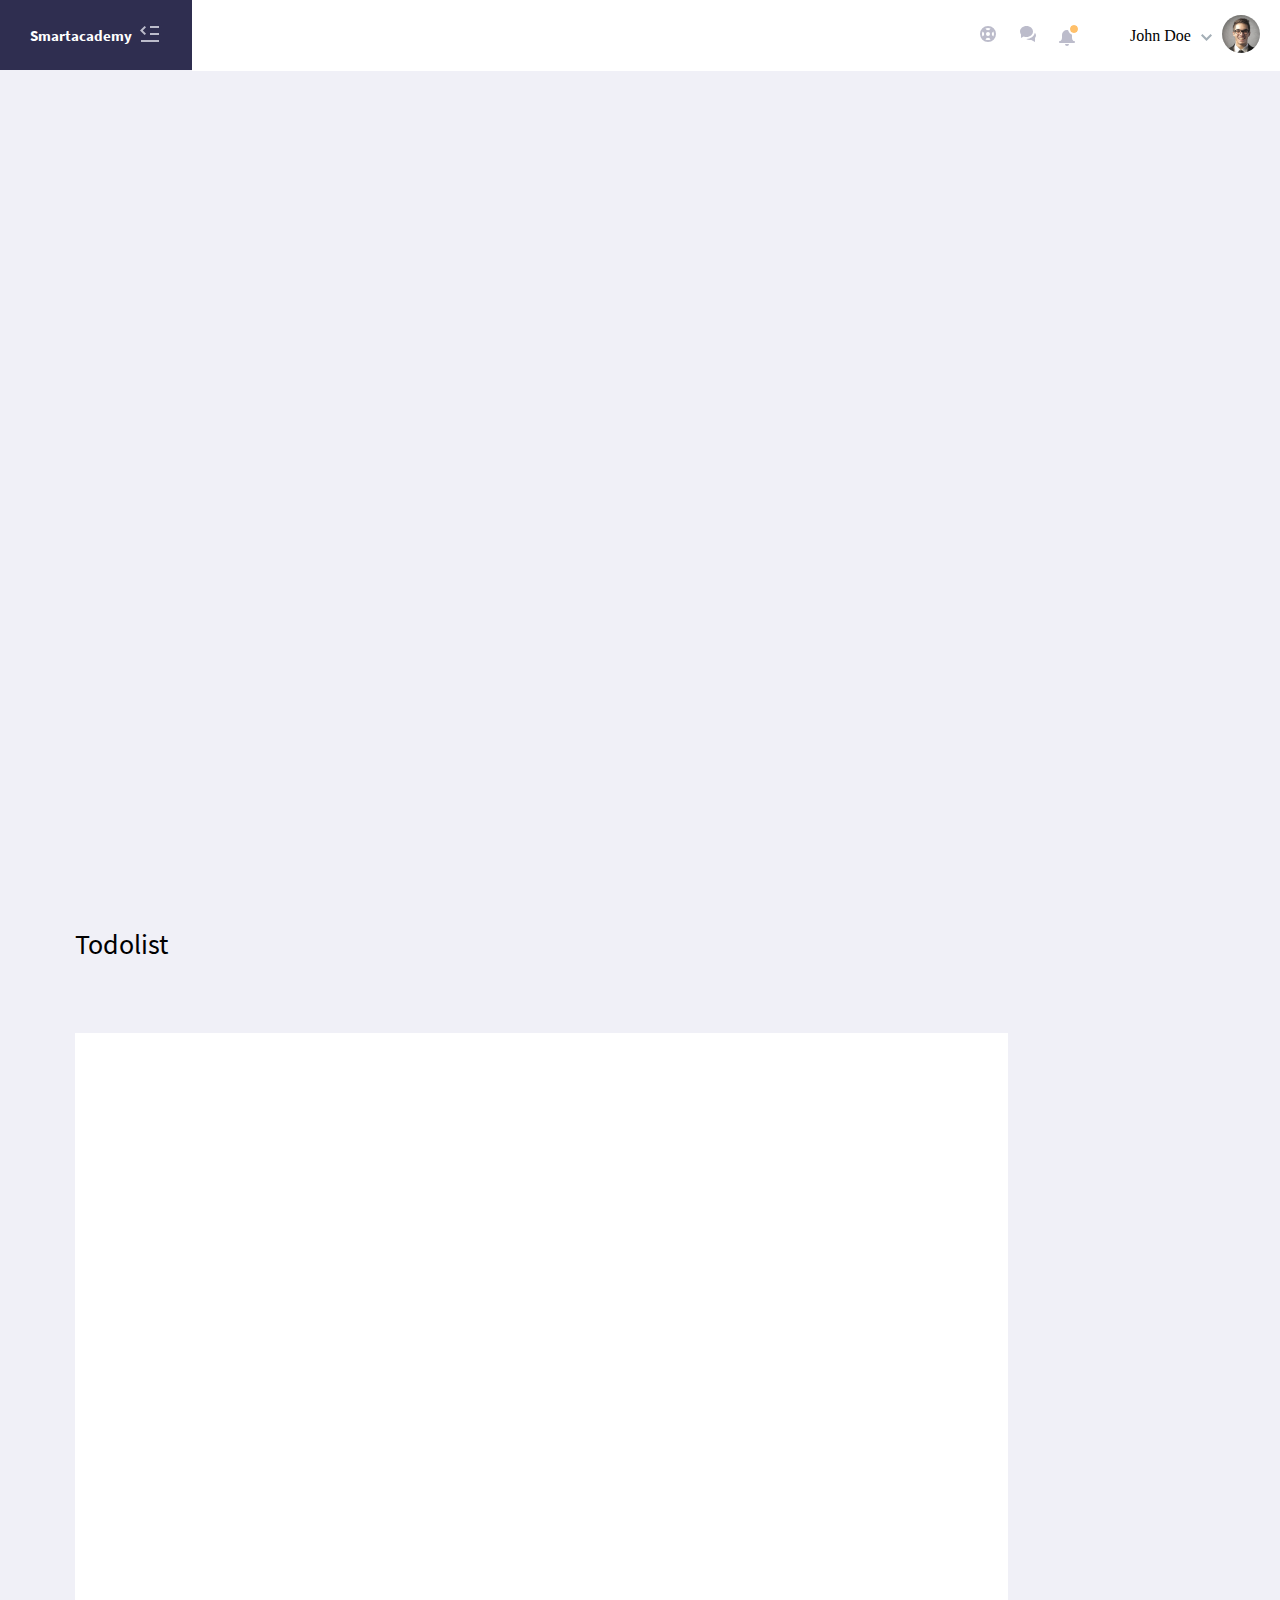
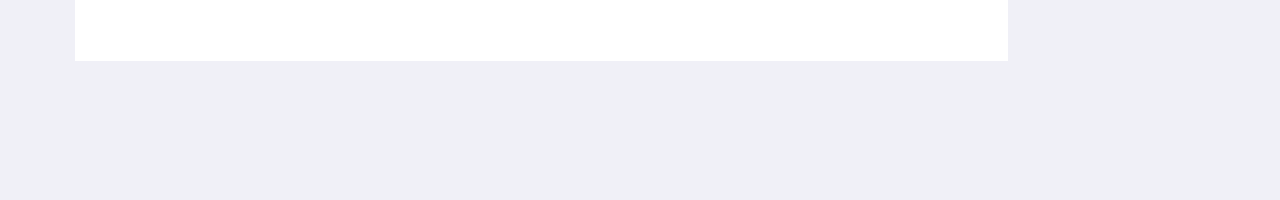
==== main.html @ a66753e3 "some changes" ====
<!DOCTYPE html>
<html lang="en">

<head>
  <link rel="stylesheet" type="text/css" href="css/reset.css">
  <meta charset="UTF-8">
  <meta http-equiv="X-UA-Compatible" content="IE=edge">
  <meta name="viewport" content="width=device-width, initial-scale=1.0">
  <link rel="stylesheet" type="text/css" href="css/font.css">
  <link rel="stylesheet" type="text/css" href="css/main.css">
  <title>Dashboard</title>
</head>

<body>
  <div class="main-container">
    <header class="head">
      <div class="icons">
        <a href="#">
          <img src="./images/main/header/Support Iocn.svg" alt="support Icon" class="sup-icon">
        </a>
        <a href="#">
          <img src="./images/main/header/Chat Icon.svg" alt="chat icon" class="chat-icon">
        </a>
        <a href="#">
          <img src="./images/main/header/Notification.svg" alt="notification" class="notf-icon">
        </a>
      </div>
      <div class="user">
        <p class="user-name">John Doe</p>
        <a href="#">
          <img src="./images/main/header/small-down.svg" alt="down arrow" class="arrow-icon">
        </a>
        <a href="#">
          <img src="./images/main/header/Avatar.svg" alt="avatar" class="avatar-icon">
        </a>
      </div>
        </div>
    </header>
    <div class="data-container">
      <div class="right-side">
        <h1 class="todo-title">Todolist</h1>
        <div class="data-box">
        </div>
      </div>
    </div>
  </div>

  <div class="toggle" >
    <span class="nav-tlt">Smartacademy</span>
    <span class="nav-icon" id="btn">
      <img src="./images/main/sidenav/Group 245.svg" alt="icon">
    </span>
  </div>
  <div class="navigation" id="leftnav">
  <ul >
    <li>
      <a href="./main.html">
        <span class="icon">
          <svg xmlns="http://www.w3.org/2000/svg" xmlns:xlink="http://www.w3.org/1999/xlink" width="16" height="16" viewBox="0 0 16 16">
            <defs>
              <clipPath id="clip-path">
                <rect width="16" height="16" fill="none"/>
              </clipPath>
            </defs>
            <g id="icon_home" clip-path="url(#clip-path)">
              <path id="Path_357" data-name="Path 357" d="M15.581,5.186l-7-5a1,1,0,0,0-1.162,0l-7,5A1,1,0,0,0,1.581,6.814L2,6.515V15a1,1,0,0,0,1,1H13a1,1,0,0,0,1-1V6.515A1.7,1.7,0,0,0,15,7a1,1,0,0,0,.582-1.814ZM12,14H10V11a2,2,0,0,0-4,0v3H4V5.086L8,2.229l4,2.857Z" transform="translate(0)" fill="#a5a4bf"/>
            </g>
          </svg>
        </span>
        <span class="title">Home</span>
      </a>
    </li>
    <li>
      <a href="#">
        <span class="icon">
          <svg xmlns="http://www.w3.org/2000/svg" xmlns:xlink="http://www.w3.org/1999/xlink" width="16" height="16" viewBox="0 0 16 16">
            <defs>
              <clipPath id="clip-path">
                <rect width="16" height="16" fill="none"/>
              </clipPath>
            </defs>
            <g id="icon_dashboard" clip-path="url(#clip-path)">
              <path id="Union_8" data-name="Union 8" d="M-481-8a.945.945,0,0,1-1-1v-9a.945.945,0,0,1,1-1h2a.945.945,0,0,1,1,1v9a.945.945,0,0,1-1,1Zm-6,0a.944.944,0,0,1-1-1V-23a.945.945,0,0,1,1-1h2a.945.945,0,0,1,1,1V-9a.944.944,0,0,1-1,1Zm-6,0a.945.945,0,0,1-1-1v-4a.945.945,0,0,1,1-1h2a.946.946,0,0,1,1,1v4a.945.945,0,0,1-1,1Z" transform="translate(494 24)" fill="#a5a4bf"/>
            </g>
          </svg>
        </span>
        <span class="title">Dashboard</span>
      </a>
    </li>
    <li>
      <a href="#">
        <span class="icon">
          <svg xmlns="http://www.w3.org/2000/svg" xmlns:xlink="http://www.w3.org/1999/xlink" width="15.999" height="15.999" viewBox="0 0 15.999 15.999">
            <defs>
              <clipPath id="clip-path">
                <rect width="15.999" height="15.999" fill="none"/>
              </clipPath>
            </defs>
            <g id="icon_products" clip-path="url(#clip-path)">
              <path id="Union_9" data-name="Union 9" d="M11-203v-16h2v16Zm-14,0v-16h2v16Zm11-5v-11h2v11Zm-5,0v-11H7v11Zm-3,0v-11H2v11Z" transform="translate(3 219)" fill="#a5a4bf"/>
            </g>
          </svg>
        </span>
        <span class="title">Products</span>
      </a>
    </li>
    <li>
      <a href="#">
        <span class="icon">
          <svg xmlns="http://www.w3.org/2000/svg" xmlns:xlink="http://www.w3.org/1999/xlink" width="16" height="16" viewBox="0 0 16 16">
            <defs>
              <clipPath id="clip-path">
                <rect width="16" height="16" fill="none"/>
              </clipPath>
            </defs>
            <g id="icon_setting" clip-path="url(#clip-path)">
              <path id="Path_108" data-name="Path 108" d="M13.3,5.2l1.1-2.1L13,1.7,10.9,2.8a3.582,3.582,0,0,0-1.1-.4L9,0H7L6.2,2.3a4.179,4.179,0,0,0-1,.4L3.1,1.6,1.6,3.1,2.7,5.2a4.179,4.179,0,0,0-.4,1L0,7V9l2.3.8c.1.4.3.7.4,1.1L1.6,13,3,14.4l2.1-1.1a3.582,3.582,0,0,0,1.1.4L7,16H9l.8-2.3c.4-.1.7-.3,1.1-.4L13,14.4,14.4,13l-1.1-2.1a3.582,3.582,0,0,0,.4-1.1L16,9V7l-2.3-.8A4.179,4.179,0,0,0,13.3,5.2ZM8,11A2.946,2.946,0,0,1,5,8,2.946,2.946,0,0,1,8,5a2.946,2.946,0,0,1,3,3A2.946,2.946,0,0,1,8,11Z" fill="#a5a4bf"/>
            </g>
          </svg>
        </span>
        <span class="title">Settings</span>
      </a>
    </li>
  </ul>
  </div>
</div>


  <script src="./main.js"></script>
</body>

</html>
---- css/font.css ----
@font-face {
  font-family: 'Source Sans Pro';
  src: url('../fonts/SourceSansPro-Regular.eot');
  src: url('../fonts/SourceSansPro-Regular.eot?#iefix') format('embedded-opentype'),
      url('../fonts/SourceSansPro-Regular.woff2') format('woff2'),
      url('../fonts/SourceSansPro-Regular.woff') format('woff'),
      url('../fonts/SourceSansPro-Regular.ttf') format('truetype'),
      url('../fonts/SourceSansPro-Regular.svg#SourceSansPro-Regular') format('svg');
  font-weight: normal;
  font-style: normal;
  font-display: swap;
}
@font-face {
  font-family: 'Source Sans Pro Bold';
  src: url('../fonts/SourceSansPro-Bold.eot');
  src: url('../fonts/SourceSansPro-Bold.eot?#iefix') format('embedded-opentype'),
      url('../fonts/SourceSansPro-Bold.woff2') format('woff2'),
      url('../fonts/SourceSansPro-Bold.woff') format('woff'),
      url('../fonts/SourceSansPro-Bold.ttf') format('truetype'),
      url('../fonts/SourceSansPro-Bold.svg#SourceSansPro-Bold') format('svg');
  font-weight: bold;
  font-style: normal;
  font-display: swap;
}
---- css/main.css ----
.main-container{
  display: flex;
  flex-direction: column;
  align-items: flex-end;
  height: 100vh;
}
body{
  background-color: #F0F0F7;
}
.head{
  width: 85%;
  display: flex;
  align-items: center;
  justify-content: flex-end;
  padding: 15px 20px;
  background: #ffffff;
}
.icons{
  display: flex;
  align-items: center;
  justify-content: space-between;
  width: 120px;
  padding: 5px 10px;
  margin-right: 40px;
}
.user{
  display: flex;
  align-items: center;
  justify-content: space-between;
  width: 130px;
}
.data-container{
  display: flex;
  width: 85%;
  height: 100vh;
  flex-direction: column;
  background-color: #F0F0F7;
  align-items: flex-end;
}
.right-side{
  display: flex;
  width: 100%;
  flex-direction: column;
  padding-left: 75px;
  padding-right: 80px;
}
.todo-title{
  font-family: 'Source Sans Pro';
  font-size: 28px;
  margin: 30px 0 75px;
}
.data-box{
  height: 627.51px;
  background-color: #ffffff;
}
.navigation{
  position: fixed;
  top: 70px;
  left: -15%;
  width: 15%;
  height: 100%;
  background: #43425D;
}
.navigation ul{
  position: absolute;
  top: 70px;
  left: 0;
  width: 100%;
}
.navigation ul li {
  position: relative;
  width: 100%;
  list-style: none;
}
.navigation ul li:hover{
  background: #2F2E50;
}
.navigation ul li a {
  position: relative;
  display: block;
  width: 100%;
  display: flex;
  text-decoration: none;
  color: #ffffff;
}
.navigation ul li a .icon {
  position: relative;
  display: block;
  min-width: 60px;
  height: 60px;
  line-height: 60px;
  text-align: center;
}
.navigation ul li a .icon .icon-img{
  font-size: 15px;
  font-family: 'Source Sans Pro';
}
.navigation ul li a .title {
  position: relative;
  display: block;
  padding: 0 10px;
  height: 60px;
  line-height: 60px;
  text-align: start;
  white-space: nowrap;
}
.toggle{
  position: absolute;
  top: 0;
  left: 0;
  width: 15%;
  height: 70px;
  display: flex;
  justify-content: space-between;
  align-items: center;
  padding: 20px 30px;
  background: #43425D;
}
.toggle:hover{
  background:#2F2E50 ;
}
.nav-tlt{
  font-family: 'Source Sans Pro Bold';
  font-size: 15px;
  color: #fff;
}
.nav-icon{
  cursor: pointer;
}
.nav-icon:hover{
  border: 1px solid #a70953;
}

.show{
 left: 0;
}


.navigation>ul>li:hover #Path_357{
  fill: #A3A0FB;
  transition: ease-in 0.1s all;
}
.navigation>ul>li:hover #Union_8{
  fill: #A3A0FB;
  transition: ease-in 0.1s all;
}
.navigation>ul>li:hover #Union_9{
  fill: #A3A0FB;
  transition: ease-in 0.1s all;
}
.navigation>ul>li:hover #Path_108{
  fill: #A3A0FB;
  transition: ease-in 0.1s all;
}
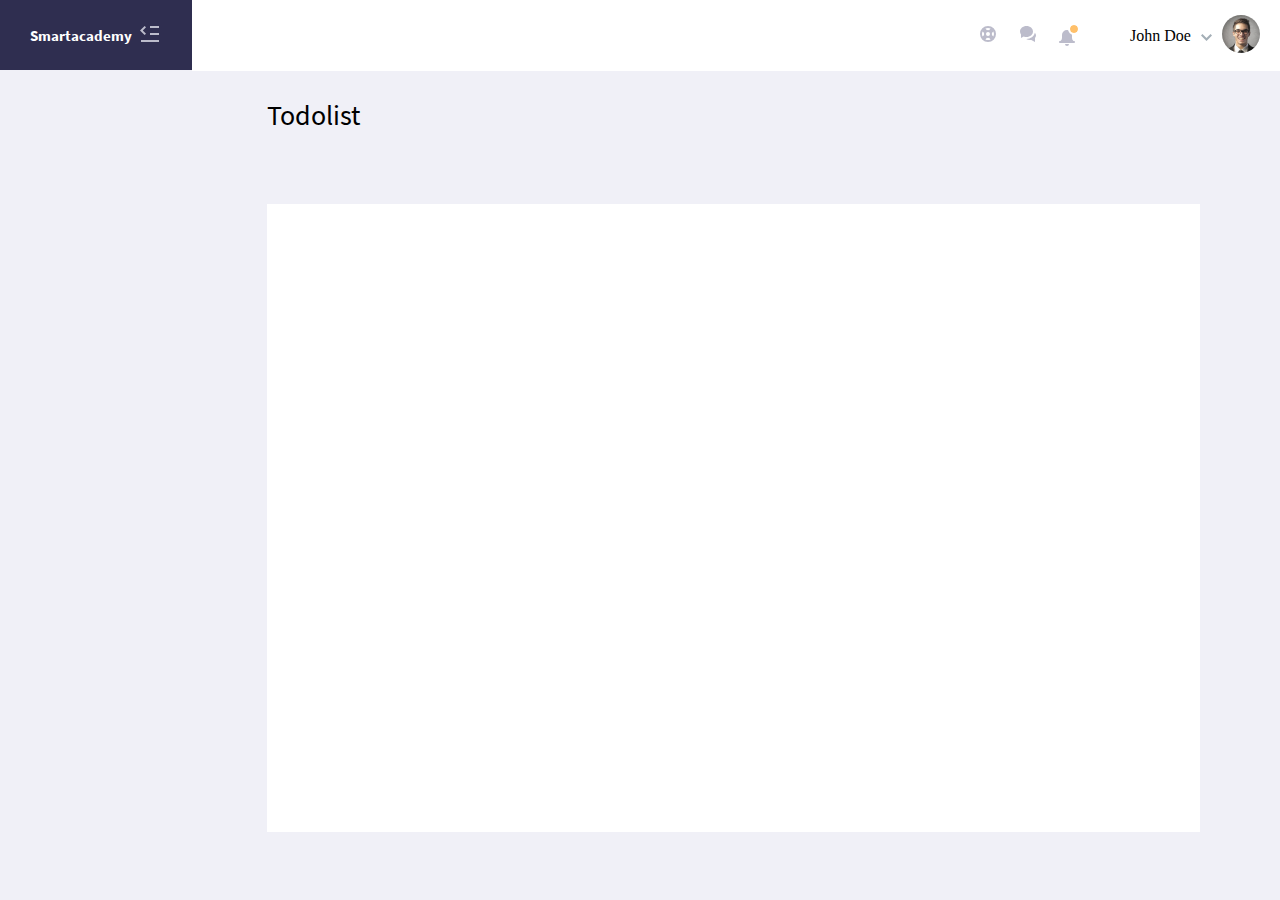
==== commit e8e90c5b: "dashboard added" ====
--- a/main.html
+++ b/main.html
@@ -8,7 +8,7 @@
   <meta name="viewport" content="width=device-width, initial-scale=1.0">
   <link rel="stylesheet" type="text/css" href="css/font.css">
   <link rel="stylesheet" type="text/css" href="css/main.css">
-  <title>Dashboard</title>
+  <title>Main</title>
 </head>
 
 <body>
@@ -34,13 +34,11 @@
           <img src="./images/main/header/Avatar.svg" alt="avatar" class="avatar-icon">
         </a>
       </div>
-        </div>
     </header>
     <div class="data-container">
       <div class="right-side">
         <h1 class="todo-title">Todolist</h1>
-        <div class="data-box">
-        </div>
+        <div class="data-box"></div>
       </div>
     </div>
   </div>
@@ -71,7 +69,7 @@
       </a>
     </li>
     <li>
-      <a href="#">
+      <a href="./dashboard.html">
         <span class="icon">
           <svg xmlns="http://www.w3.org/2000/svg" xmlns:xlink="http://www.w3.org/1999/xlink" width="16" height="16" viewBox="0 0 16 16">
             <defs>
@@ -126,7 +124,7 @@
 </div>
 
 
-  <script src="./main.js"></script>
+  <script src="./js/main.js"></script>
 </body>
 
 </html>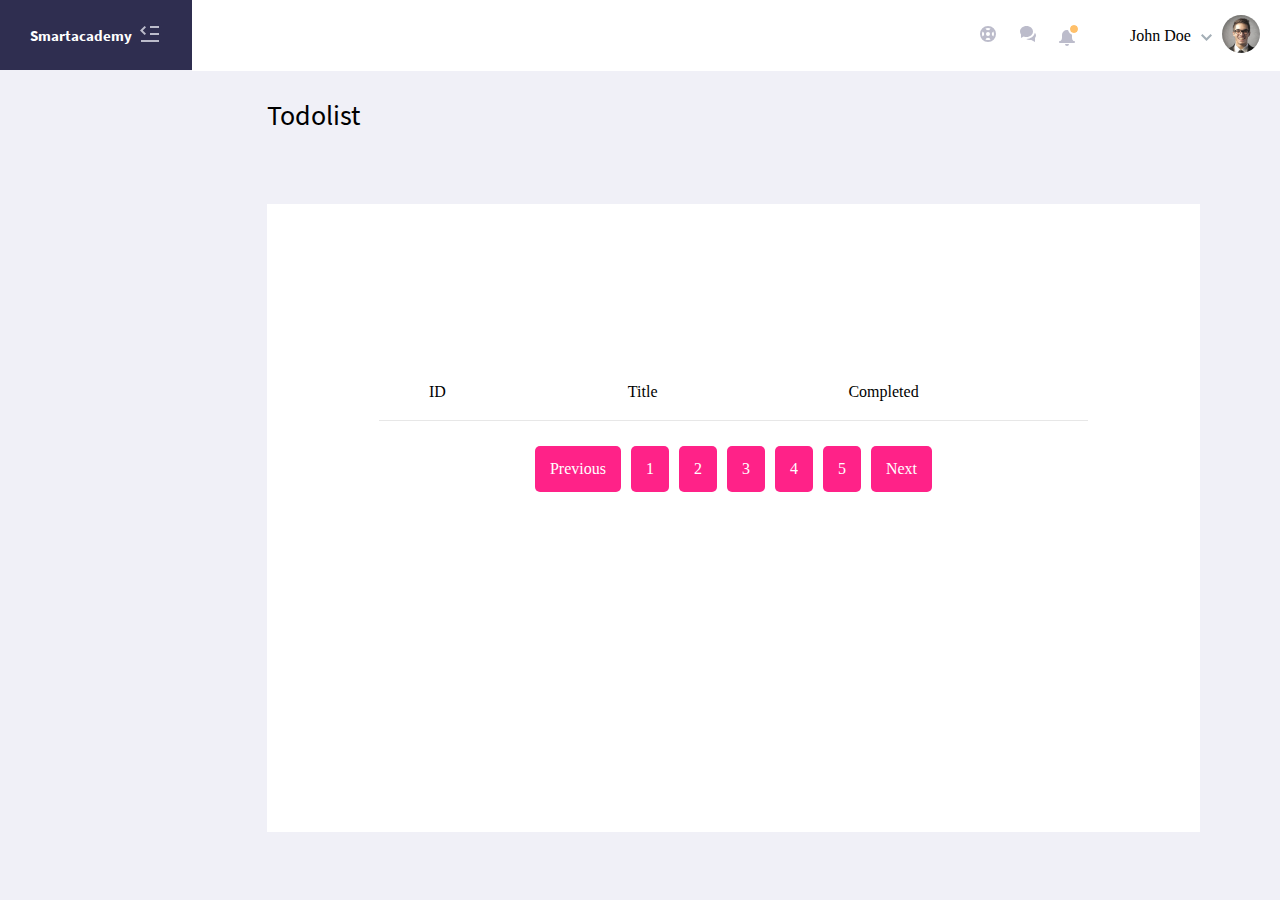
==== commit e7c8e8ad: "added Json data" ====
--- a/main.html
+++ b/main.html
@@ -38,7 +38,33 @@
     <div class="data-container">
       <div class="right-side">
         <h1 class="todo-title">Todolist</h1>
-        <div class="data-box"></div>
+        <div class="data-box">
+          <div class="table-section">
+            <div class="container teble-content"> 
+              <table class="table table-stripped">
+                <thead class="th">
+                
+                    <th>ID</th>
+                    <th>Title</th>
+                    <th>Completed</th>
+                  
+                </thead>
+                <tbody id="data">
+          
+                </tbody>
+              </table>
+            </div>
+          </div>
+          <div class="pagination-btns">
+            <a class="pag-a" href="">Previous</a>
+            <a class="pag-a" href="">1</a>
+            <a class="pag-a" href="">2</a>
+            <a class="pag-a" href="">3</a>
+            <a class="pag-a" href="">4</a>
+            <a class="pag-a" href="">5</a>
+            <a class="pag-a" href="">Next</a>
+          </div>
+        </div>
       </div>
     </div>
   </div>
--- a/css/main.css
+++ b/css/main.css
@@ -152,3 +152,55 @@
   fill: #A3A0FB;
   transition: ease-in 0.1s all;
 }
+
+/* table */
+.table-section{
+	width: 100%;
+    margin-top: 140px;
+    display: -webkit-box;
+    display: -ms-flexbox;
+    display: flex;
+    -ms-flex-wrap: wrap;
+        flex-wrap: wrap;
+}
+.teble-content{
+	width: 100%;
+	padding: 20px 12%;
+/*	overflow: scroll;*/
+}
+.table{
+	width: 100%;
+	border-collapse: collapse;
+}
+.table td, .table th{
+	padding: 20px 50px;
+	border-bottom: 1px solid #E7E7E7;
+	text-align: left;
+	font-family: 'Metropolis';
+	font-size: 16px;
+}
+.table thead:hover{
+	background-color: #F2F2F2;
+	color: #FF2288;
+}
+.table tbody tr:hover{
+	background-color: #F2F2F2;
+	color: #FF2288;
+}
+#order{
+	padding-left: 0;
+}
+.pagination-btns{
+  width: 100%;
+  display: flex;
+  align-items: center;
+  justify-content: center;
+}
+.pag-a{
+  text-decoration: none;
+  padding: 15px;
+  background-color: #FF2288;
+  color:white;
+  margin: 5px;
+  border-radius: 5px;
+}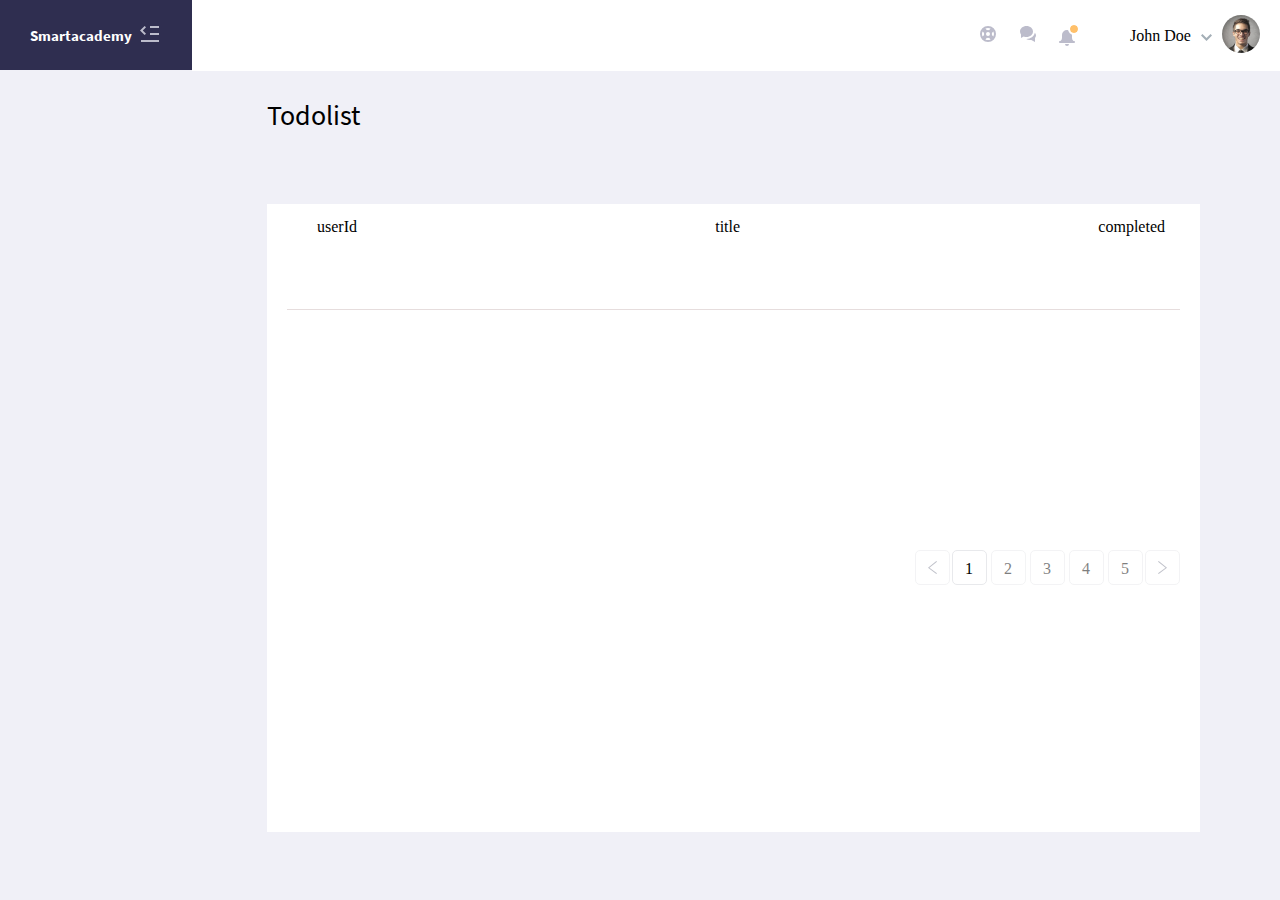
==== commit a663fc48: "added json and pagination" ====
--- a/main.html
+++ b/main.html
@@ -39,36 +39,25 @@
       <div class="right-side">
         <h1 class="todo-title">Todolist</h1>
         <div class="data-box">
-          <div class="table-section">
-            <div class="container teble-content"> 
-              <table class="table table-stripped">
-                <thead class="th">
-                
-                    <th>ID</th>
-                    <th>Title</th>
-                    <th>Completed</th>
-                  
-                </thead>
-                <tbody id="data">
-          
-                </tbody>
-              </table>
+          <div class="table-tlt">
+            <span class="tb-tlt">userId</span>
+            <span class="tb-tlt mid">title</span>
+            <span class="tb-tlt">completed</span>
+          </div>
+          <div class="pagination">
+            <div class="tableList" id="listingTable"></div>
+            <div class="pagination-block">
+              <span class="pageButton outline-none" id="button_prev">
+                <img src="./images/main/table/left.svg" alt="leftarrow">
+                <!-- Prev -->
+              </span>
+              <span id="page_number" class="outline-none"></span>
+              <span class="pageButton outline-none" id="button_next">
+                <img src="./images/main/table/right.svg" alt="leftarrow">
+                <!-- Next -->
+              </span>
             </div>
           </div>
-          <div class="pagination-btns">
-            <a class="pag-a" href="">Previous</a>
-            <a class="pag-a" href="">1</a>
-            <a class="pag-a" href="">2</a>
-            <a class="pag-a" href="">3</a>
-            <a class="pag-a" href="">4</a>
-            <a class="pag-a" href="">5</a>
-            <a class="pag-a" href="">Next</a>
-          </div>
-        </div>
-      </div>
-    </div>
-  </div>
-
   <div class="toggle" >
     <span class="nav-tlt">Smartacademy</span>
     <span class="nav-icon" id="btn">
--- a/css/main.css
+++ b/css/main.css
@@ -153,54 +153,118 @@
   transition: ease-in 0.1s all;
 }
 
-/* table */
-.table-section{
-	width: 100%;
-    margin-top: 140px;
-    display: -webkit-box;
-    display: -ms-flexbox;
-    display: flex;
-    -ms-flex-wrap: wrap;
-        flex-wrap: wrap;
-}
-.teble-content{
-	width: 100%;
-	padding: 20px 12%;
-/*	overflow: scroll;*/
-}
-.table{
-	width: 100%;
-	border-collapse: collapse;
-}
-.table td, .table th{
-	padding: 20px 50px;
-	border-bottom: 1px solid #E7E7E7;
-	text-align: left;
-	font-family: 'Metropolis';
-	font-size: 16px;
-}
-.table thead:hover{
-	background-color: #F2F2F2;
-	color: #FF2288;
-}
-.table tbody tr:hover{
-	background-color: #F2F2F2;
-	color: #FF2288;
-}
-#order{
-	padding-left: 0;
-}
-.pagination-btns{
-  width: 100%;
-  display: flex;
-  align-items: center;
+/* pagination table */
+.table-tlt{
+  display: flex;
+  justify-content: space-between;
+  padding: 10px 30px;
+}
+.tb-tlt{
+  padding: 5px;
+  display: flex;
   justify-content: center;
-}
-.pag-a{
-  text-decoration: none;
-  padding: 15px;
-  background-color: #FF2288;
-  color:white;
-  margin: 5px;
+  padding-left: 20px;
+}
+.mid{
+  padding-left: 20px;
+}
+.pagination {
+  min-width: 300px;
+  width: 100%;
+  display: block;
+  margin: 0 auto;
+  position: relative;
+  padding: 20px;
+}
+.pagination .tableList {
+    min-height: 250px;
+    text-indent: 20px;
+    width: 100%;
+}
+.tableList .objectBlock {
+    position: relative;
+    color: rgb(14, 13, 13);
+    padding: 10px;
+    margin-bottom: 10px;
+  
+}
+.pageButton {
+    border: 1px solid #E8E9EC;
+    padding: 5px;
+    background-color: white;
+}
+#button_prev{
+  background-color:#fff;
+  width: 35px;
+  height: 35px;
   border-radius: 5px;
-}+  display: flex;
+  align-items: center;
+  justify-content: center;
+}
+#button_prev:hover{
+  background-color: #161516;
+}
+#button_next{
+  background-color:#fff;
+  width: 35px;
+  height: 35px;
+  border-radius: 5px;
+  display: flex;
+  align-items: center;
+  justify-content: center; 
+}
+#button_next:hover{
+  background-color: #161516;
+}
+.clickPageNumber {
+  border: 1px solid #E8E9EC;
+  width: 35px;
+  height: 35px;
+  border-radius: 5px;
+  display: flex;
+  align-items: center;
+  justify-content: center; 
+  padding: 10px 12px;
+  margin: 0 2px 0 2px;
+}
+.clickPageNumber:hover{
+  background-color: #3B86FF;
+}
+.page_number{
+  display: flex;
+  align-items: center;
+  justify-content: center;
+}
+.pagination-block {
+ display: flex;
+ justify-content: flex-end;
+  width: 100%;
+  margin-top: 30px;
+}
+.pagination-block span {
+  display: inline-block;
+}
+.pagination-block .pageButton {
+  background-color: grey;
+  color: white;
+}
+.pagination-block span:hover {
+  cursor: pointer;
+}
+.opacity {
+  opacity: 0.5;
+}
+.outline-none {
+  outline: none;
+  user-select: none; 
+}
+.mro{
+display: flex;
+justify-content: space-between;
+width: 100%;
+height: 40px;
+align-items: center;
+border-bottom: 0.1px solid rgb(230, 221, 221);
+
+}
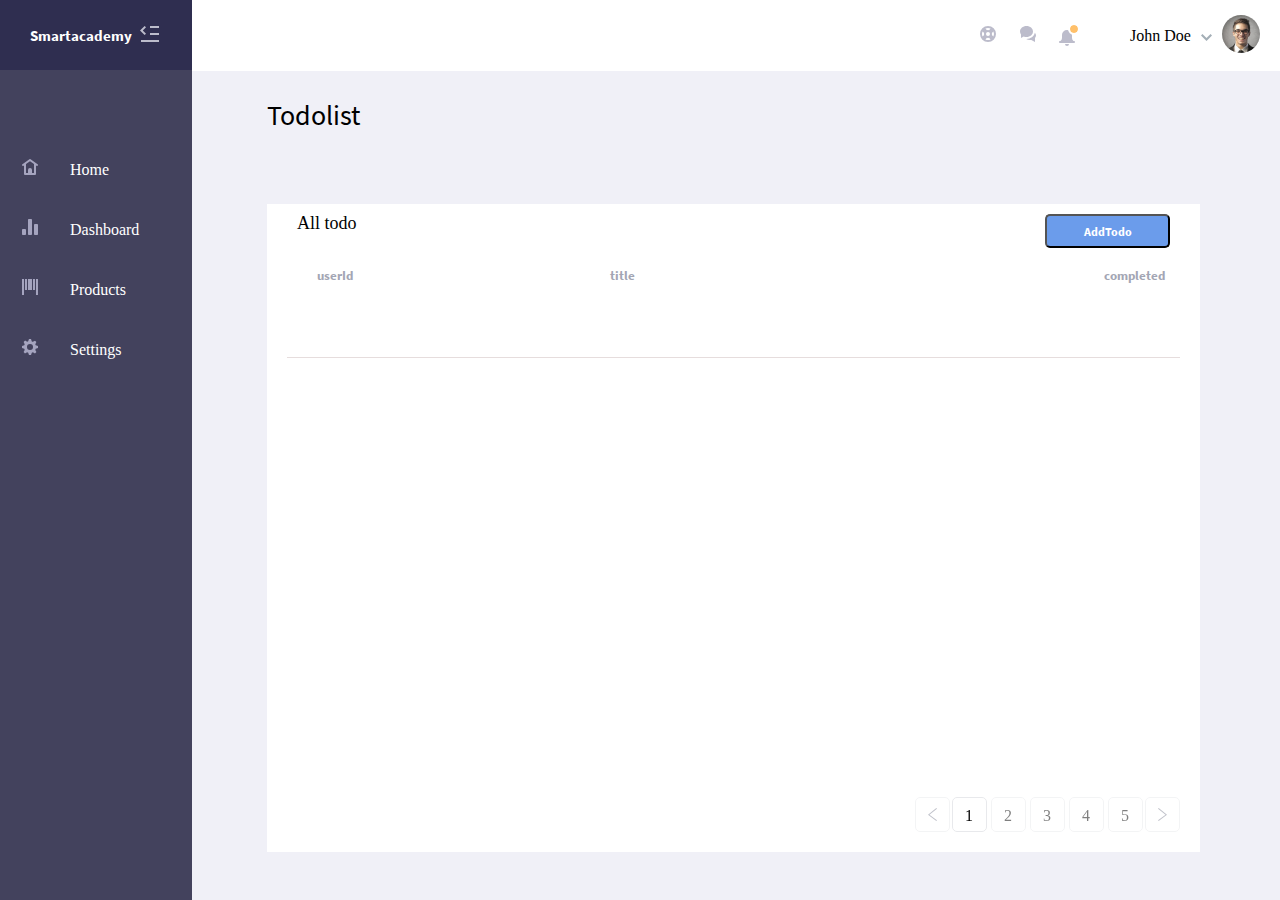
==== commit 8a2695fd: "added popup window" ====
--- a/main.html
+++ b/main.html
@@ -39,6 +39,45 @@
       <div class="right-side">
         <h1 class="todo-title">Todolist</h1>
         <div class="data-box">
+          <div class="todo-head">
+          <p class="all-todo">All todo</p>
+          <button class="add-btn" id="add-btn" type="button" data-modal-target="#modal">
+            <span class="adt">AddTodo</span>
+          </button>
+          <!-- <div class="after-add" id="after-add">
+            <div class="first">
+              <p class="add-td">Add todo</p>
+              <img src="./images/main/table/icon_close.svg" alt="close">
+            </div>
+            <div class="sec">
+              <p class="title-b">Title</p>
+            </div>
+            <div class="thrd">
+            <button class="save" type="button" ><span class="adt">save</span></button>
+          </div>
+          </div> -->
+
+
+
+          <div class="modal" id="modal">
+            <div class="modal-header">
+              <div class="title">
+                <p class="add-td">Add todo</p>
+              </div>
+              <button data-close-button class="close-button">&times;</button>
+            </div>
+            <div class="modal-body">
+              <p class="title-b">Title</p>
+            </div>
+            <div class="thrd">
+              <button class="save" type="button" ><span class="adt">save</span></button>
+            </div>
+          </div>
+          <div id="overlay"></div>
+
+
+
+          </div>
           <div class="table-tlt">
             <span class="tb-tlt">userId</span>
             <span class="tb-tlt mid">title</span>
--- a/css/main.css
+++ b/css/main.css
@@ -50,13 +50,13 @@
   margin: 30px 0 75px;
 }
 .data-box{
-  height: 627.51px;
+  /* height: 627.51px; */
   background-color: #ffffff;
 }
 .navigation{
   position: fixed;
   top: 70px;
-  left: -15%;
+  left: 0;
   width: 15%;
   height: 100%;
   background: #43425D;
@@ -116,6 +116,9 @@
   padding: 20px 30px;
   background: #43425D;
 }
+.show{
+  left: -15%;
+ }
 .toggle:hover{
   background:#2F2E50 ;
 }
@@ -131,9 +134,7 @@
   border: 1px solid #a70953;
 }
 
-.show{
- left: 0;
-}
+
 
 
 .navigation>ul>li:hover #Path_357{
@@ -153,20 +154,72 @@
   transition: ease-in 0.1s all;
 }
 
+
+
 /* pagination table */
+
+.add-td{
+  font-family: 'Source Sans Pro Bold';
+  font-size: 20px;
+}
+.title-b{
+  font-family: 'Source Sans Pro ';
+  font-size: 16px;
+}
+.save{
+  width: 100px;
+  height: 34px;
+  background-color: hsl(217, 76%, 67%);
+  border-radius: 5px;
+  cursor: pointer;
+}
+.adt{
+  font-family: 'Source Sans Pro Bold';
+  font-size: 12px;
+}
+.thrd{
+  display: flex;
+  justify-content: flex-end;
+}
+.todo-head{
+  display: flex;
+  padding: 10px 30px;
+  justify-content: space-between;
+  height: 50px;
+}
+.add-btn{
+  width: 125px;
+  height: 34px;
+  background-color: hsl(217, 76%, 67%);
+  border-radius: 5px;
+  cursor: pointer;
+}
+.adt{
+  color: white;
+}
+.all-todo{
+  font-family: 'Source Sans Pro ';
+  font-size: 18px;
+  display: flex;
+}
+
 .table-tlt{
   display: flex;
   justify-content: space-between;
   padding: 10px 30px;
 }
 .tb-tlt{
+  font-family: 'Source Sans Pro Bold';
+  font-size: 13px;
+  color: #A3A6B4;
   padding: 5px;
   display: flex;
   justify-content: center;
   padding-left: 20px;
 }
 .mid{
-  padding-left: 20px;
+  width: 30%;
+  justify-content: flex-start;
 }
 .pagination {
   min-width: 300px;
@@ -177,9 +230,32 @@
   padding: 20px;
 }
 .pagination .tableList {
+    height: 450px;
     min-height: 250px;
     text-indent: 20px;
-    width: 100%;
+    width: 100%; 
+    display: flex;
+    flex-direction: column;
+    align-items: center;
+    justify-content: space-between;
+}
+.userTitle{
+  display: flex;
+  justify-content: flex-start;
+  align-items: flex-start;
+  width: 50%;
+  font-family: 'Source Sans Pro';
+  font-size: 13px;
+}
+.userId{
+  font-family: 'Source Sans Pro';
+  font-size: 13px;
+  display: flex;
+  justify-content: center;
+}
+.userComp{
+  font-family: 'Source Sans Pro';
+  font-size: 13px;
 }
 .tableList .objectBlock {
     position: relative;
@@ -266,5 +342,82 @@
 height: 40px;
 align-items: center;
 border-bottom: 0.1px solid rgb(230, 221, 221);
-
-}
+padding: 20px;
+}
+.mro:hover{
+  background-color: #dad2d2;
+}
+
+
+
+
+
+
+
+
+.modal {
+  position: fixed;
+  top: 35%;
+  left: 50%;
+  transform: translate(-50%, -50%) scale(0);
+  transition: 200ms ease-in-out;
+  border: 1px solid black;
+  border-radius: 10px;
+  z-index: 10;
+  background-color: white;
+  width: 500px;
+  height: 200px;
+  max-width: 80%;
+  display: flex;
+  flex-direction: column;
+  justify-content: space-around;
+  padding-right: 10px;
+}
+
+.modal.active {
+  transform: translate(-50%, -50%) scale(1);
+}
+
+.modal-header {
+  padding: 10px 15px;
+  display: flex;
+  justify-content: space-between;
+  align-items: center;
+  border-bottom: 1px solid black;
+}
+
+.modal-header .title {
+  font-size: 1.25rem;
+  font-weight: bold;
+}
+
+.modal-header .close-button {
+  cursor: pointer;
+  border: none;
+  outline: none;
+  background: none;
+  font-size: 1.25rem;
+  font-weight: bold;
+}
+
+.modal-body {
+  padding: 10px 15px;
+}
+
+#overlay {
+  position: fixed;
+  opacity: 0;
+  transition: 200ms ease-in-out;
+  top: 0;
+  left: 0;
+  right: 0;
+  bottom: 0;
+  background-color: rgba(0, 0, 0, .5);
+  pointer-events: none;
+}
+
+#overlay.active {
+  opacity: 1;
+  pointer-events: all;
+}
+
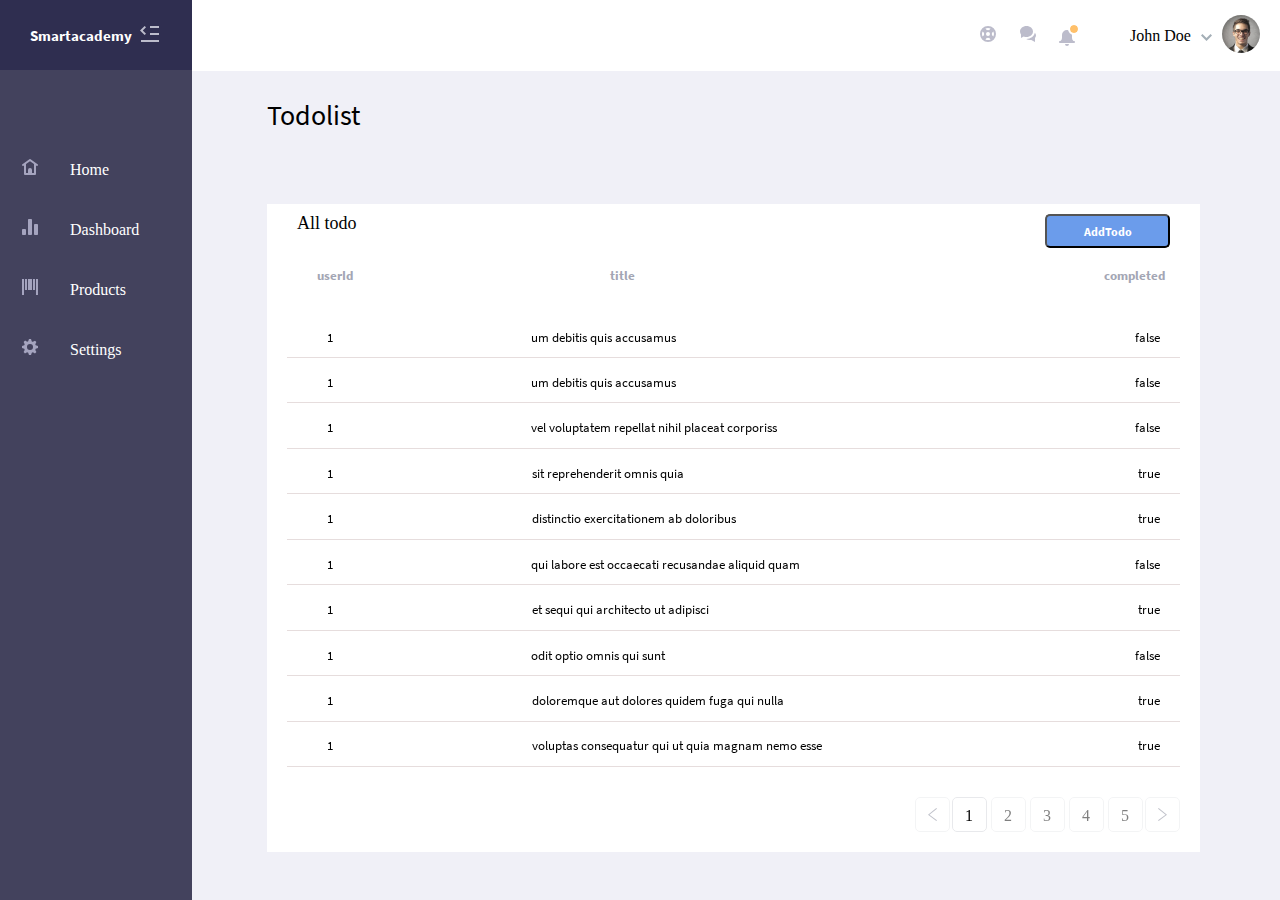
==== commit 87f513de: "added user popup window" ====
--- a/main.html
+++ b/main.html
@@ -14,6 +14,31 @@
 <body>
   <div class="main-container">
     <header class="head">
+
+
+      <div class="pop" id="pop">
+        <div class="pop-header">
+          <div class="pop-title">
+            <p class="pop-add-td">
+              <span class="status">Status : </span>
+              <span class="online">Online</span>
+            </p>
+            <p class="acc-set">
+              Account setting
+            </p>
+            <p class="acc-set">
+              Feedback
+            </p>
+            <p class="acc-set" >
+              <a href="./index.html">
+              Logout
+              </a>
+            </p>
+          </div>
+        </div>
+      </div>
+
+      
       <div class="icons">
         <a href="#">
           <img src="./images/main/header/Support Iocn.svg" alt="support Icon" class="sup-icon">
@@ -27,7 +52,7 @@
       </div>
       <div class="user">
         <p class="user-name">John Doe</p>
-        <a href="#">
+        <a href="#" id="down-arrow">
           <img src="./images/main/header/small-down.svg" alt="down arrow" class="arrow-icon">
         </a>
         <a href="#">
@@ -40,42 +65,26 @@
         <h1 class="todo-title">Todolist</h1>
         <div class="data-box">
           <div class="todo-head">
-          <p class="all-todo">All todo</p>
-          <button class="add-btn" id="add-btn" type="button" data-modal-target="#modal">
-            <span class="adt">AddTodo</span>
-          </button>
-          <!-- <div class="after-add" id="after-add">
-            <div class="first">
-              <p class="add-td">Add todo</p>
-              <img src="./images/main/table/icon_close.svg" alt="close">
+            <p class="all-todo">All todo</p>
+            <button class="add-btn" id="add-btn" type="button" data-modal-target="#modal">
+              <span class="adt">AddTodo</span>
+            </button>
+
+            <div class="modal" id="modal">
+              <div class="modal-header">
+                <div class="title">
+                  <p class="add-td">Add todo</p>
+                </div>
+                <button data-close-button class="close-button">&times;</button>
+              </div>
+              <div class="modal-body">
+                <p class="title-b">Title</p>
+              </div>
+              <div class="thrd">
+                <button class="save" type="button"><span class="adt">save</span></button>
+              </div>
             </div>
-            <div class="sec">
-              <p class="title-b">Title</p>
-            </div>
-            <div class="thrd">
-            <button class="save" type="button" ><span class="adt">save</span></button>
-          </div>
-          </div> -->
-
-
-
-          <div class="modal" id="modal">
-            <div class="modal-header">
-              <div class="title">
-                <p class="add-td">Add todo</p>
-              </div>
-              <button data-close-button class="close-button">&times;</button>
-            </div>
-            <div class="modal-body">
-              <p class="title-b">Title</p>
-            </div>
-            <div class="thrd">
-              <button class="save" type="button" ><span class="adt">save</span></button>
-            </div>
-          </div>
-          <div id="overlay"></div>
-
-
+            <div id="overlay"></div>
 
           </div>
           <div class="table-tlt">
@@ -97,88 +106,100 @@
               </span>
             </div>
           </div>
-  <div class="toggle" >
-    <span class="nav-tlt">Smartacademy</span>
-    <span class="nav-icon" id="btn">
-      <img src="./images/main/sidenav/Group 245.svg" alt="icon">
-    </span>
-  </div>
-  <div class="navigation" id="leftnav">
-  <ul >
-    <li>
-      <a href="./main.html">
-        <span class="icon">
-          <svg xmlns="http://www.w3.org/2000/svg" xmlns:xlink="http://www.w3.org/1999/xlink" width="16" height="16" viewBox="0 0 16 16">
-            <defs>
-              <clipPath id="clip-path">
-                <rect width="16" height="16" fill="none"/>
-              </clipPath>
-            </defs>
-            <g id="icon_home" clip-path="url(#clip-path)">
-              <path id="Path_357" data-name="Path 357" d="M15.581,5.186l-7-5a1,1,0,0,0-1.162,0l-7,5A1,1,0,0,0,1.581,6.814L2,6.515V15a1,1,0,0,0,1,1H13a1,1,0,0,0,1-1V6.515A1.7,1.7,0,0,0,15,7a1,1,0,0,0,.582-1.814ZM12,14H10V11a2,2,0,0,0-4,0v3H4V5.086L8,2.229l4,2.857Z" transform="translate(0)" fill="#a5a4bf"/>
-            </g>
-          </svg>
-        </span>
-        <span class="title">Home</span>
-      </a>
-    </li>
-    <li>
-      <a href="./dashboard.html">
-        <span class="icon">
-          <svg xmlns="http://www.w3.org/2000/svg" xmlns:xlink="http://www.w3.org/1999/xlink" width="16" height="16" viewBox="0 0 16 16">
-            <defs>
-              <clipPath id="clip-path">
-                <rect width="16" height="16" fill="none"/>
-              </clipPath>
-            </defs>
-            <g id="icon_dashboard" clip-path="url(#clip-path)">
-              <path id="Union_8" data-name="Union 8" d="M-481-8a.945.945,0,0,1-1-1v-9a.945.945,0,0,1,1-1h2a.945.945,0,0,1,1,1v9a.945.945,0,0,1-1,1Zm-6,0a.944.944,0,0,1-1-1V-23a.945.945,0,0,1,1-1h2a.945.945,0,0,1,1,1V-9a.944.944,0,0,1-1,1Zm-6,0a.945.945,0,0,1-1-1v-4a.945.945,0,0,1,1-1h2a.946.946,0,0,1,1,1v4a.945.945,0,0,1-1,1Z" transform="translate(494 24)" fill="#a5a4bf"/>
-            </g>
-          </svg>
-        </span>
-        <span class="title">Dashboard</span>
-      </a>
-    </li>
-    <li>
-      <a href="#">
-        <span class="icon">
-          <svg xmlns="http://www.w3.org/2000/svg" xmlns:xlink="http://www.w3.org/1999/xlink" width="15.999" height="15.999" viewBox="0 0 15.999 15.999">
-            <defs>
-              <clipPath id="clip-path">
-                <rect width="15.999" height="15.999" fill="none"/>
-              </clipPath>
-            </defs>
-            <g id="icon_products" clip-path="url(#clip-path)">
-              <path id="Union_9" data-name="Union 9" d="M11-203v-16h2v16Zm-14,0v-16h2v16Zm11-5v-11h2v11Zm-5,0v-11H7v11Zm-3,0v-11H2v11Z" transform="translate(3 219)" fill="#a5a4bf"/>
-            </g>
-          </svg>
-        </span>
-        <span class="title">Products</span>
-      </a>
-    </li>
-    <li>
-      <a href="#">
-        <span class="icon">
-          <svg xmlns="http://www.w3.org/2000/svg" xmlns:xlink="http://www.w3.org/1999/xlink" width="16" height="16" viewBox="0 0 16 16">
-            <defs>
-              <clipPath id="clip-path">
-                <rect width="16" height="16" fill="none"/>
-              </clipPath>
-            </defs>
-            <g id="icon_setting" clip-path="url(#clip-path)">
-              <path id="Path_108" data-name="Path 108" d="M13.3,5.2l1.1-2.1L13,1.7,10.9,2.8a3.582,3.582,0,0,0-1.1-.4L9,0H7L6.2,2.3a4.179,4.179,0,0,0-1,.4L3.1,1.6,1.6,3.1,2.7,5.2a4.179,4.179,0,0,0-.4,1L0,7V9l2.3.8c.1.4.3.7.4,1.1L1.6,13,3,14.4l2.1-1.1a3.582,3.582,0,0,0,1.1.4L7,16H9l.8-2.3c.4-.1.7-.3,1.1-.4L13,14.4,14.4,13l-1.1-2.1a3.582,3.582,0,0,0,.4-1.1L16,9V7l-2.3-.8A4.179,4.179,0,0,0,13.3,5.2ZM8,11A2.946,2.946,0,0,1,5,8,2.946,2.946,0,0,1,8,5a2.946,2.946,0,0,1,3,3A2.946,2.946,0,0,1,8,11Z" fill="#a5a4bf"/>
-            </g>
-          </svg>
-        </span>
-        <span class="title">Settings</span>
-      </a>
-    </li>
-  </ul>
-  </div>
-</div>
-
-
-  <script src="./js/main.js"></script>
+          <div class="toggle">
+            <span class="nav-tlt">Smartacademy</span>
+            <span class="nav-icon" id="btn">
+              <img src="./images/main/sidenav/Group 245.svg" alt="icon">
+            </span>
+          </div>
+          <div class="navigation" id="leftnav">
+            <ul>
+              <li>
+                <a href="./main.html">
+                  <span class="icon">
+                    <svg xmlns="http://www.w3.org/2000/svg" xmlns:xlink="http://www.w3.org/1999/xlink" width="16"
+                      height="16" viewBox="0 0 16 16">
+                      <defs>
+                        <clipPath id="clip-path">
+                          <rect width="16" height="16" fill="none" />
+                        </clipPath>
+                      </defs>
+                      <g id="icon_home" clip-path="url(#clip-path)">
+                        <path id="Path_357" data-name="Path 357"
+                          d="M15.581,5.186l-7-5a1,1,0,0,0-1.162,0l-7,5A1,1,0,0,0,1.581,6.814L2,6.515V15a1,1,0,0,0,1,1H13a1,1,0,0,0,1-1V6.515A1.7,1.7,0,0,0,15,7a1,1,0,0,0,.582-1.814ZM12,14H10V11a2,2,0,0,0-4,0v3H4V5.086L8,2.229l4,2.857Z"
+                          transform="translate(0)" fill="#a5a4bf" />
+                      </g>
+                    </svg>
+                  </span>
+                  <span class="title">Home</span>
+                </a>
+              </li>
+              <li>
+                <a href="./dashboard.html">
+                  <span class="icon">
+                    <svg xmlns="http://www.w3.org/2000/svg" xmlns:xlink="http://www.w3.org/1999/xlink" width="16"
+                      height="16" viewBox="0 0 16 16">
+                      <defs>
+                        <clipPath id="clip-path">
+                          <rect width="16" height="16" fill="none" />
+                        </clipPath>
+                      </defs>
+                      <g id="icon_dashboard" clip-path="url(#clip-path)">
+                        <path id="Union_8" data-name="Union 8"
+                          d="M-481-8a.945.945,0,0,1-1-1v-9a.945.945,0,0,1,1-1h2a.945.945,0,0,1,1,1v9a.945.945,0,0,1-1,1Zm-6,0a.944.944,0,0,1-1-1V-23a.945.945,0,0,1,1-1h2a.945.945,0,0,1,1,1V-9a.944.944,0,0,1-1,1Zm-6,0a.945.945,0,0,1-1-1v-4a.945.945,0,0,1,1-1h2a.946.946,0,0,1,1,1v4a.945.945,0,0,1-1,1Z"
+                          transform="translate(494 24)" fill="#a5a4bf" />
+                      </g>
+                    </svg>
+                  </span>
+                  <span class="title">Dashboard</span>
+                </a>
+              </li>
+              <li>
+                <a href="#">
+                  <span class="icon">
+                    <svg xmlns="http://www.w3.org/2000/svg" xmlns:xlink="http://www.w3.org/1999/xlink" width="15.999"
+                      height="15.999" viewBox="0 0 15.999 15.999">
+                      <defs>
+                        <clipPath id="clip-path">
+                          <rect width="15.999" height="15.999" fill="none" />
+                        </clipPath>
+                      </defs>
+                      <g id="icon_products" clip-path="url(#clip-path)">
+                        <path id="Union_9" data-name="Union 9"
+                          d="M11-203v-16h2v16Zm-14,0v-16h2v16Zm11-5v-11h2v11Zm-5,0v-11H7v11Zm-3,0v-11H2v11Z"
+                          transform="translate(3 219)" fill="#a5a4bf" />
+                      </g>
+                    </svg>
+                  </span>
+                  <span class="title">Products</span>
+                </a>
+              </li>
+              <li>
+                <a href="#">
+                  <span class="icon">
+                    <svg xmlns="http://www.w3.org/2000/svg" xmlns:xlink="http://www.w3.org/1999/xlink" width="16"
+                      height="16" viewBox="0 0 16 16">
+                      <defs>
+                        <clipPath id="clip-path">
+                          <rect width="16" height="16" fill="none" />
+                        </clipPath>
+                      </defs>
+                      <g id="icon_setting" clip-path="url(#clip-path)">
+                        <path id="Path_108" data-name="Path 108"
+                          d="M13.3,5.2l1.1-2.1L13,1.7,10.9,2.8a3.582,3.582,0,0,0-1.1-.4L9,0H7L6.2,2.3a4.179,4.179,0,0,0-1,.4L3.1,1.6,1.6,3.1,2.7,5.2a4.179,4.179,0,0,0-.4,1L0,7V9l2.3.8c.1.4.3.7.4,1.1L1.6,13,3,14.4l2.1-1.1a3.582,3.582,0,0,0,1.1.4L7,16H9l.8-2.3c.4-.1.7-.3,1.1-.4L13,14.4,14.4,13l-1.1-2.1a3.582,3.582,0,0,0,.4-1.1L16,9V7l-2.3-.8A4.179,4.179,0,0,0,13.3,5.2ZM8,11A2.946,2.946,0,0,1,5,8,2.946,2.946,0,0,1,8,5a2.946,2.946,0,0,1,3,3A2.946,2.946,0,0,1,8,11Z"
+                          fill="#a5a4bf" />
+                      </g>
+                    </svg>
+                  </span>
+                  <span class="title">Settings</span>
+                </a>
+              </li>
+            </ul>
+          </div>
+        </div>
+
+
+        <script src="./js/main.js"></script>
 </body>
 
 </html>--- a/css/main.css
+++ b/css/main.css
@@ -115,6 +115,7 @@
   align-items: center;
   padding: 20px 30px;
   background: #43425D;
+  transition: 200ms ease-in-out;
 }
 .show{
   left: -15%;
@@ -421,3 +422,60 @@
   pointer-events: all;
 }
 
+
+
+.pop{
+  position: fixed;
+  top: -25%;
+  right: 1%;
+  margin-right : 50px;
+  /* transform: translate(-50%, -50%) scale(0); */
+  transition: 200ms ease-in-out;
+  border: 1px solid black;
+  border-radius: 10px;
+  z-index: 10;
+  background-color: white;
+  width: 200px;
+  height: 200px;
+  max-width: 80%;
+  display: flex;
+  flex-direction: column;
+  justify-content: space-around;
+  padding-right: 10px;
+
+}
+.scale{
+  top:6%;
+}
+.pop-header{
+  height: 100%;
+  padding: 5px;
+  display: flex;
+  justify-content: center;
+}
+.pop-title{
+  width: 100%;
+  padding: 5px;
+  display: flex;
+  flex-direction: column;
+  justify-content: space-between;
+  align-items: center;
+}
+.pop-add-td{
+  padding: 10px;
+  border-radius: 5px;
+  cursor: pointer;
+}
+.pop-add-td:hover{
+  background-color: #3B86FF;
+  color:#fff;
+}
+.acc-set{
+  padding: 10px;
+  border-radius: 5px;
+  cursor: pointer;
+}
+.acc-set:hover{
+  background-color: #3B86FF;
+  color:#fff;
+}
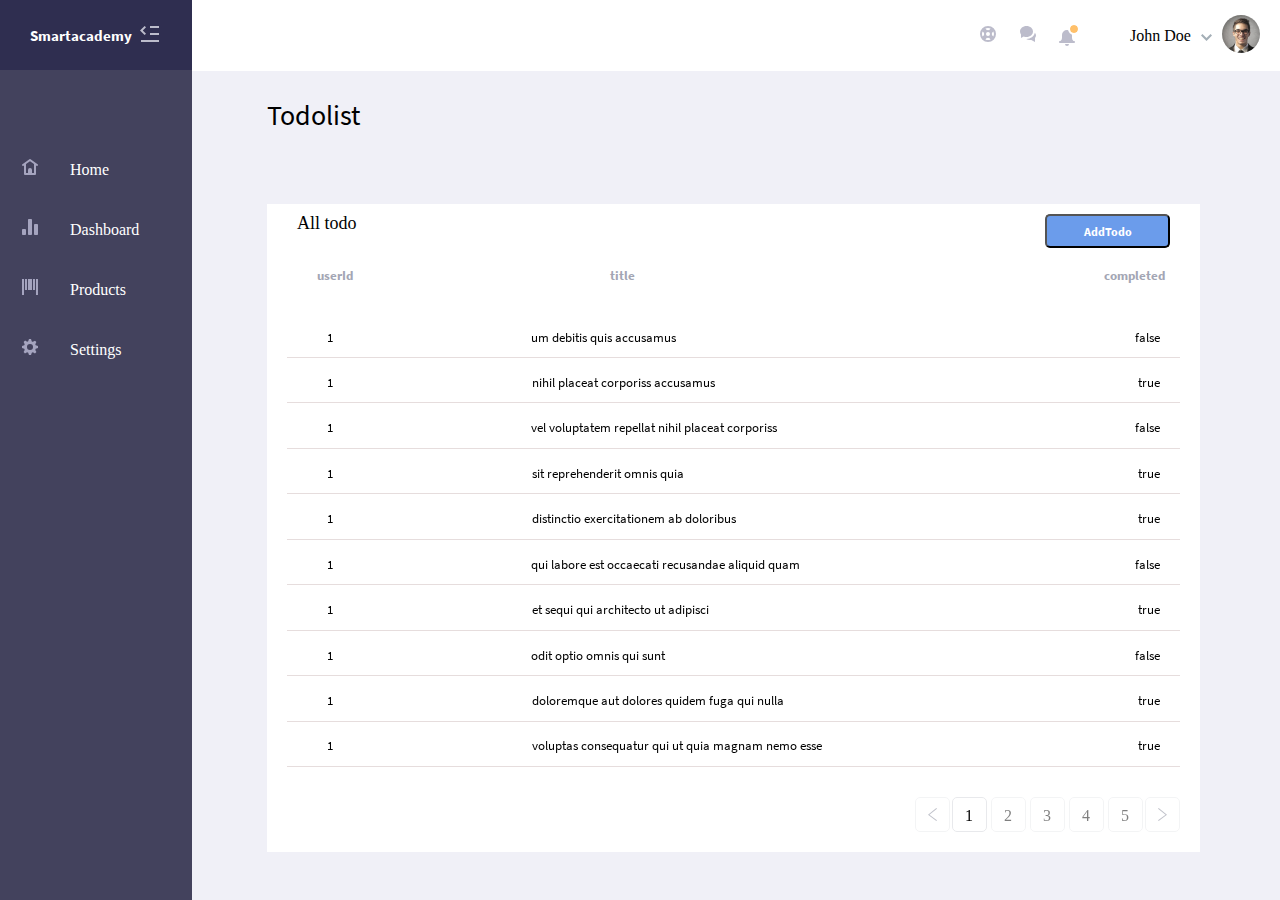
==== commit 5abdc9da: "popup changes" ====
--- a/main.html
+++ b/main.html
@@ -29,11 +29,11 @@
             <p class="acc-set">
               Feedback
             </p>
+            <a href="./index.html">
             <p class="acc-set" >
-              <a href="./index.html">
               Logout
-              </a>
-            </p>
+            </p>
+          </a>
           </div>
         </div>
       </div>
--- a/css/main.css
+++ b/css/main.css
@@ -351,9 +351,7 @@
 
 
 
-
-
-
+/* PopUp windows */
 
 
 .modal {
@@ -465,6 +463,9 @@
   padding: 10px;
   border-radius: 5px;
   cursor: pointer;
+  font-family: 'Source Sans Pro';
+  font-size: 15px;
+  color:#4D565C;
 }
 .pop-add-td:hover{
   background-color: #3B86FF;
@@ -474,6 +475,9 @@
   padding: 10px;
   border-radius: 5px;
   cursor: pointer;
+  color: #4D565C;
+  font-family: 'Source Sans Pro';
+  font-size: 15px;
 }
 .acc-set:hover{
   background-color: #3B86FF;
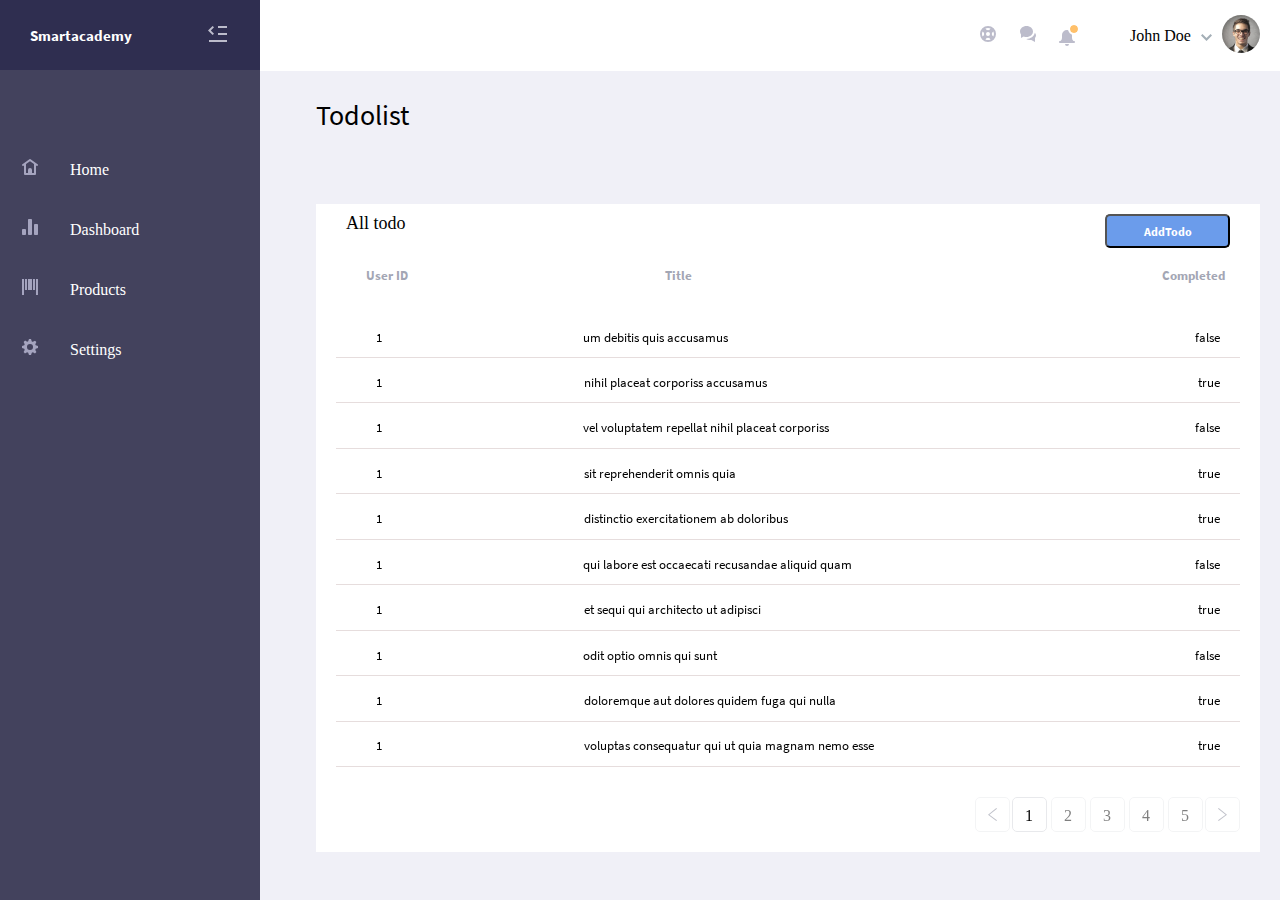
==== commit 11385c22: "main page responsive" ====
--- a/main.html
+++ b/main.html
@@ -88,9 +88,9 @@
 
           </div>
           <div class="table-tlt">
-            <span class="tb-tlt">userId</span>
-            <span class="tb-tlt mid">title</span>
-            <span class="tb-tlt">completed</span>
+            <span class="tb-tlt">User ID</span>
+            <span class="tb-tlt mid">Title</span>
+            <span class="tb-tlt">Completed</span>
           </div>
           <div class="pagination">
             <div class="tableList" id="listingTable"></div>
@@ -131,7 +131,7 @@
                       </g>
                     </svg>
                   </span>
-                  <span class="title">Home</span>
+                  <span class="nav-title">Home</span>
                 </a>
               </li>
               <li>
@@ -151,7 +151,7 @@
                       </g>
                     </svg>
                   </span>
-                  <span class="title">Dashboard</span>
+                  <span class="nav-title">Dashboard</span>
                 </a>
               </li>
               <li>
@@ -171,7 +171,7 @@
                       </g>
                     </svg>
                   </span>
-                  <span class="title">Products</span>
+                  <span class="nav-title">Products</span>
                 </a>
               </li>
               <li>
@@ -191,7 +191,7 @@
                       </g>
                     </svg>
                   </span>
-                  <span class="title">Settings</span>
+                  <span class="nav-title">Settings</span>
                 </a>
               </li>
             </ul>
--- a/css/main.css
+++ b/css/main.css
@@ -8,7 +8,7 @@
   background-color: #F0F0F7;
 }
 .head{
-  width: 85%;
+  width: 90%;
   display: flex;
   align-items: center;
   justify-content: flex-end;
@@ -57,9 +57,10 @@
   position: fixed;
   top: 70px;
   left: 0;
-  width: 15%;
+  width: 260px;
   height: 100%;
   background: #43425D;
+  transition: 200ms ease-in-out;
 }
 .navigation ul{
   position: absolute;
@@ -95,9 +96,9 @@
   font-size: 15px;
   font-family: 'Source Sans Pro';
 }
-.navigation ul li a .title {
+.navigation ul li a .nav-title {
   position: relative;
-  display: block;
+  /* display: block; */
   padding: 0 10px;
   height: 60px;
   line-height: 60px;
@@ -108,7 +109,7 @@
   position: absolute;
   top: 0;
   left: 0;
-  width: 15%;
+  width: 260px;
   height: 70px;
   display: flex;
   justify-content: space-between;
@@ -118,7 +119,7 @@
   transition: 200ms ease-in-out;
 }
 .show{
-  left: -15%;
+  left: -260px;
  }
 .toggle:hover{
   background:#2F2E50 ;
@@ -134,7 +135,6 @@
 .nav-icon:hover{
   border: 1px solid #a70953;
 }
-
 
 
 
@@ -483,3 +483,61 @@
   background-color: #3B86FF;
   color:#fff;
 }
+
+/* Responsive */
+
+@media screen and (max-width: 1350px){
+	.data-container{
+    width: 80%;
+  }
+  .right-side{
+    padding: 0 20px 0 60px;
+  }
+}
+
+@media screen  and (max-width: 1100px){
+  .navigation{
+    left: -260px;
+  }
+  .show{
+    left: 0;
+  }
+  .data-container{
+    width: 100%;
+  }
+  .right-side{
+    padding: 30px;
+  }
+}
+@media screen and (max-width: 600px) {
+  .nav-tlt{
+    display: none;
+  }
+  .toggle{
+    width: 90px;
+  }
+  .navigation{
+    width: 90px;
+  }
+  .nav-title{
+    display:none;
+  }
+  .icon{
+    margin-left: 10px;
+  }
+}
+
+@media screen and (max-width: 390px) {
+  .icons{
+    margin-right: 10px;
+  }
+  .user-name{
+    display: none;
+  }
+  .user{
+    width: 60px;
+  }
+  .pagination{
+    padding: 5px;
+  }
+}